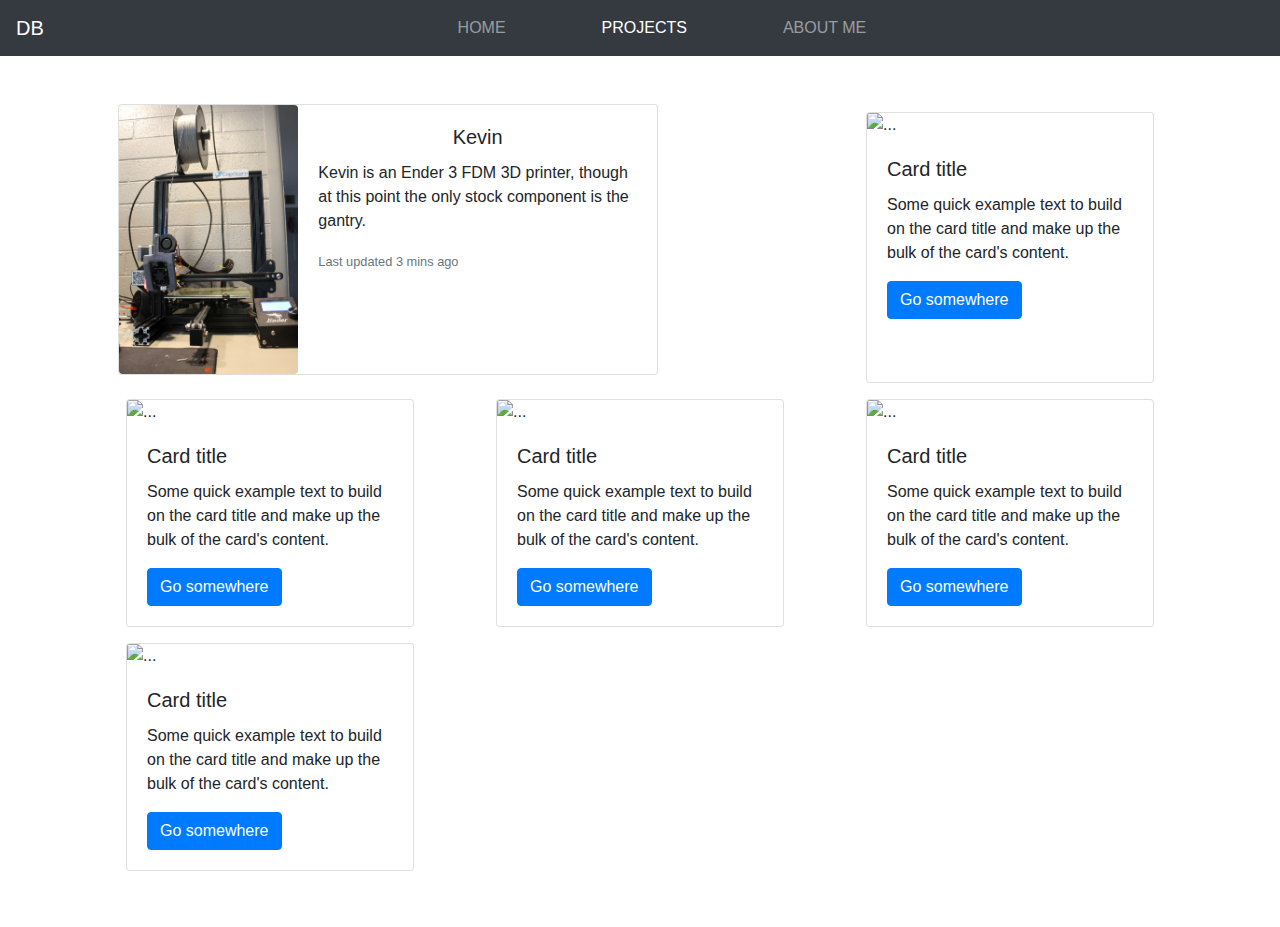
==== projects.html @ a1252700 "added skeleton framwork code and some functionality" ====
<!DOCTYPE html>
<html lang="en">
<head>
    <meta charset="UTF-8">
    <meta name="viewport" content="width=device-width, initial-scale=1.0">
    <meta http-equiv="X-UA-Compatible" content="ie=edge">
    <title>Document</title>
    <link rel="stylesheet" href="https://stackpath.bootstrapcdn.com/bootstrap/4.4.1/css/bootstrap.min.css" integrity="sha384-Vkoo8x4CGsO3+Hhxv8T/Q5PaXtkKtu6ug5TOeNV6gBiFeWPGFN9MuhOf23Q9Ifjh" crossorigin="anonymous">
    <link rel="stylesheet" href="style.css">
</head>
<body>
    <nav class="navbar navbar-expand-lg navbar-dark bg-dark d-flex justify-content-between">
        <a class="navbar-brand" href="#">DB</a>
        <button class="navbar-toggler" type="button" data-toggle="collapse" data-target="#navbarSupportedContent" aria-controls="navbarSupportedContent" aria-expanded="false" aria-label="Toggle navigation">
          <span class="navbar-toggler-icon"></span>
        </button>
      
        <div class="collapse navbar-collapse d-flex justify-content-center" id="navbarSupportedContent">
          <ul class="navbar-nav px-2">
            <li class="nav-item">
              <a class="nav-link px-5" href="./index.html">HOME <span class="sr-only">(current)</span></a>
            </li>
            <li class="nav-item active">
              <a class="nav-link px-5" href="./projects.html">PROJECTS</a>
            </li>
            <li class="nav-item">
                <a class="nav-link px-5" href="./aboutme.html">ABOUT ME</a>
              </li>
              
        </div>
      </nav>
      
      <div class='container d-flex justify-content-between align-self-center p-5 d-flex flex-wrap'>
        <div class="card mb-3" style="max-width: 540px;">
            <div class="row no-gutters">
              <div class="col-md-4">
                <img src="assets/img/kevin3.jpg" class="card-img rounded" alt="...">
              </div>
              <div class="col-md-8">
                <div class="card-body">
                  <h5 class="card-title d-flex justify-content-center">Kevin</h5>
                  <p class="card-text">Kevin is an Ender 3 FDM 3D printer, though at this point the only stock component is the gantry.</p>
                  <p class="card-text"><small class="text-muted">Last updated 3 mins ago</small></p>
                </div>
              </div>
            </div>
          </div>
      <div class="card m-2" style="width: 18rem;">
        <img src="..." class="card-img-top" alt="...">
        <div class="card-body">
          <h5 class="card-title">Card title</h5>
          <p class="card-text">Some quick example text to build on the card title and make up the bulk of the card's content.</p>
          <a href="#" class="btn btn-primary">Go somewhere</a>
        </div>
      </div>
      <div class="card m-2" style="width: 18rem;">
        <img src="..." class="card-img-top" alt="...">
        <div class="card-body">
          <h5 class="card-title">Card title</h5>
          <p class="card-text">Some quick example text to build on the card title and make up the bulk of the card's content.</p>
          <a href="#" class="btn btn-primary">Go somewhere</a>
        </div>
      </div>
      <div class="card m-2" style="width: 18rem;">
        <img src="..." class="card-img-top" alt="...">
        <div class="card-body">
          <h5 class="card-title">Card title</h5>
          <p class="card-text">Some quick example text to build on the card title and make up the bulk of the card's content.</p>
          <a href="#" class="btn btn-primary">Go somewhere</a>
        </div>
      </div>
      <div class="card m-2" style="width: 18rem;">
        <img src="..." class="card-img-top" alt="...">
        <div class="card-body">
          <h5 class="card-title">Card title</h5>
          <p class="card-text">Some quick example text to build on the card title and make up the bulk of the card's content.</p>
          <a href="#" class="btn btn-primary">Go somewhere</a>
        </div>
      </div>
      <div class="card m-2" style="width: 18rem;">
        <img src="..." class="card-img-top" alt="...">
        <div class="card-body">
          <h5 class="card-title">Card title</h5>
          <p class="card-text">Some quick example text to build on the card title and make up the bulk of the card's content.</p>
          <a href="#" class="btn btn-primary">Go somewhere</a>
        </div>
      </div>
    </div>
<script src="https://code.jquery.com/jquery-3.4.1.slim.min.js" integrity="sha384-J6qa4849blE2+poT4WnyKhv5vZF5SrPo0iEjwBvKU7imGFAV0wwj1yYfoRSJoZ+n" crossorigin="anonymous"></script>
<script src="https://cdn.jsdelivr.net/npm/popper.js@1.16.0/dist/umd/popper.min.js" integrity="sha384-Q6E9RHvbIyZFJoft+2mJbHaEWldlvI9IOYy5n3zV9zzTtmI3UksdQRVvoxMfooAo" crossorigin="anonymous"></script>
<script src="https://stackpath.bootstrapcdn.com/bootstrap/4.4.1/js/bootstrap.min.js" integrity="sha384-wfSDF2E50Y2D1uUdj0O3uMBJnjuUD4Ih7YwaYd1iqfktj0Uod8GCExl3Og8ifwB6" crossorigin="anonymous"></script>
</body>
</html>
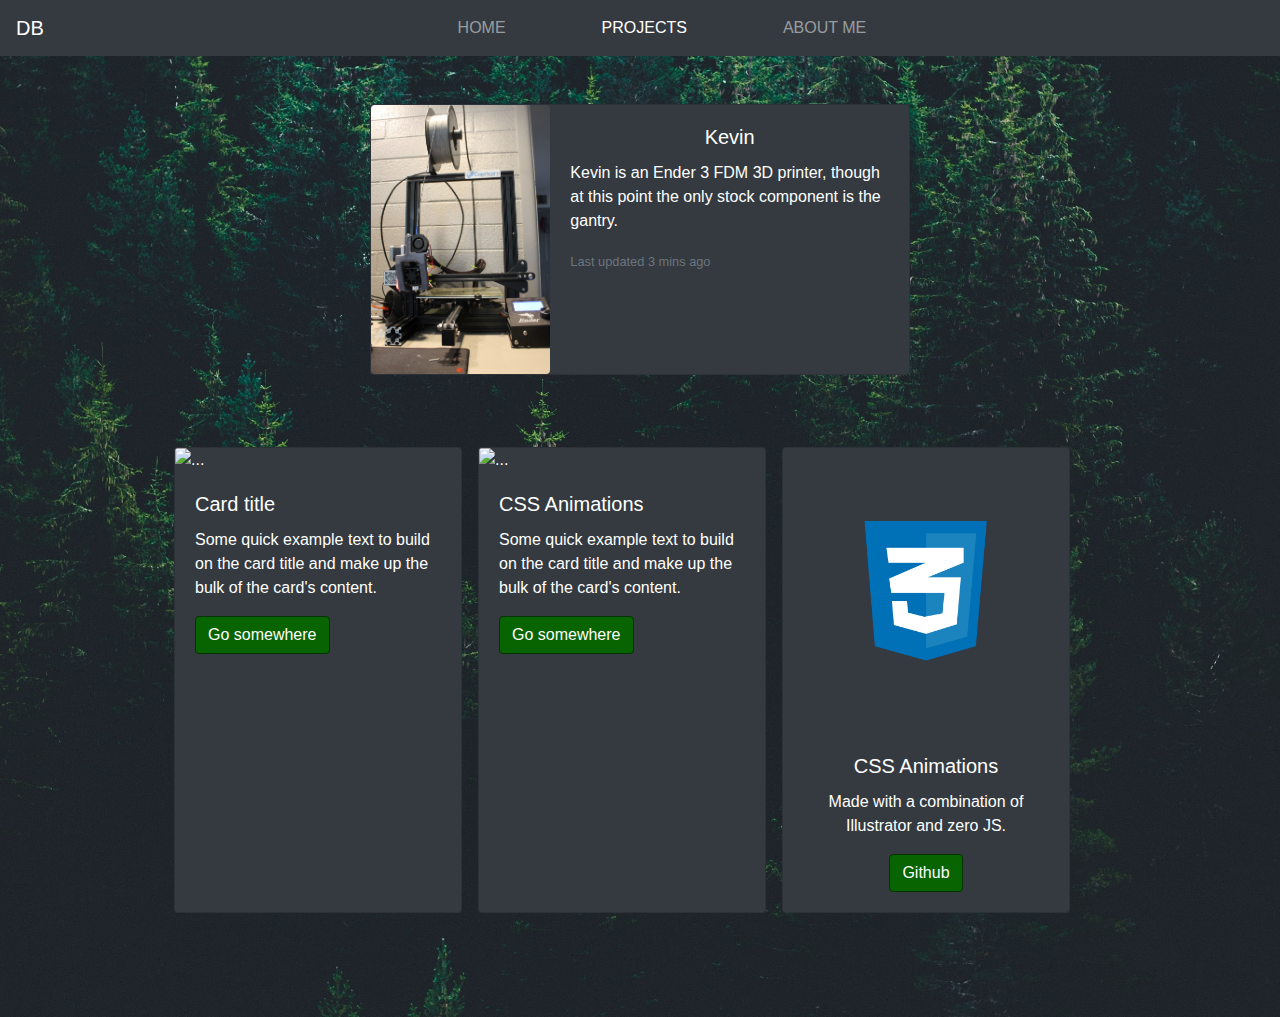
==== commit f6320b88: "glorious Kevin" ====
--- a/projects.html
+++ b/projects.html
@@ -1,93 +1,94 @@
 <!DOCTYPE html>
 <html lang="en">
+
 <head>
-    <meta charset="UTF-8">
-    <meta name="viewport" content="width=device-width, initial-scale=1.0">
-    <meta http-equiv="X-UA-Compatible" content="ie=edge">
-    <title>Document</title>
-    <link rel="stylesheet" href="https://stackpath.bootstrapcdn.com/bootstrap/4.4.1/css/bootstrap.min.css" integrity="sha384-Vkoo8x4CGsO3+Hhxv8T/Q5PaXtkKtu6ug5TOeNV6gBiFeWPGFN9MuhOf23Q9Ifjh" crossorigin="anonymous">
-    <link rel="stylesheet" href="style.css">
+  <meta charset="UTF-8">
+  <meta name="viewport" content="width=device-width, initial-scale=1.0">
+  <meta http-equiv="X-UA-Compatible" content="ie=edge">
+  <title>Document</title>
+  <link rel="stylesheet" href="https://stackpath.bootstrapcdn.com/bootstrap/4.4.1/css/bootstrap.min.css"
+    integrity="sha384-Vkoo8x4CGsO3+Hhxv8T/Q5PaXtkKtu6ug5TOeNV6gBiFeWPGFN9MuhOf23Q9Ifjh" crossorigin="anonymous">
+  <link rel="stylesheet" href="style.css">
 </head>
+
 <body>
-    <nav class="navbar navbar-expand-lg navbar-dark bg-dark d-flex justify-content-between">
-        <a class="navbar-brand" href="#">DB</a>
-        <button class="navbar-toggler" type="button" data-toggle="collapse" data-target="#navbarSupportedContent" aria-controls="navbarSupportedContent" aria-expanded="false" aria-label="Toggle navigation">
-          <span class="navbar-toggler-icon"></span>
-        </button>
-      
-        <div class="collapse navbar-collapse d-flex justify-content-center" id="navbarSupportedContent">
-          <ul class="navbar-nav px-2">
-            <li class="nav-item">
-              <a class="nav-link px-5" href="./index.html">HOME <span class="sr-only">(current)</span></a>
-            </li>
-            <li class="nav-item active">
-              <a class="nav-link px-5" href="./projects.html">PROJECTS</a>
-            </li>
-            <li class="nav-item">
-                <a class="nav-link px-5" href="./aboutme.html">ABOUT ME</a>
-              </li>
-              
+  <nav class="navbar navbar-expand-lg navbar-dark bg-dark d-flex justify-content-between">
+    <a class="navbar-brand" href="#">DB</a>
+    <button class="navbar-toggler" type="button" data-toggle="collapse" data-target="#navbarSupportedContent"
+      aria-controls="navbarSupportedContent" aria-expanded="false" aria-label="Toggle navigation">
+      <span class="navbar-toggler-icon"></span>
+    </button>
+
+    <div class="collapse navbar-collapse d-flex justify-content-center" id="navbarSupportedContent">
+      <ul class="navbar-nav px-2">
+        <li class="nav-item">
+          <a class="nav-link px-5" href="./index.html">HOME <span class="sr-only">(current)</span></a>
+        </li>
+        <li class="nav-item active">
+          <a class="nav-link px-5" href="./projects.html">PROJECTS</a>
+        </li>
+        <li class="nav-item">
+          <a class="nav-link px-5" href="./aboutme.html">ABOUT ME</a>
+        </li>
+
+    </div>
+  </nav>
+<div class='bg'>
+  <div class='container d-flex justify-content-center align-self-center p-5 d-flex flex-wrap'>
+    <div class="card mb-3 bg-dark text-white" style="max-width: 540px;">
+      <div class="row no-gutters">
+        <div class="col-md-4">
+          <img src="assets/img/kevin3.jpg" class="card-img rounded" alt="...">
         </div>
-      </nav>
-      
-      <div class='container d-flex justify-content-between align-self-center p-5 d-flex flex-wrap'>
-        <div class="card mb-3" style="max-width: 540px;">
-            <div class="row no-gutters">
-              <div class="col-md-4">
-                <img src="assets/img/kevin3.jpg" class="card-img rounded" alt="...">
-              </div>
-              <div class="col-md-8">
-                <div class="card-body">
-                  <h5 class="card-title d-flex justify-content-center">Kevin</h5>
-                  <p class="card-text">Kevin is an Ender 3 FDM 3D printer, though at this point the only stock component is the gantry.</p>
-                  <p class="card-text"><small class="text-muted">Last updated 3 mins ago</small></p>
-                </div>
-              </div>
-            </div>
+        <div class="col-md-8">
+          <div class="card-body">
+            <h5 class="card-title d-flex justify-content-center">Kevin</h5>
+            <p class="card-text">Kevin is an Ender 3 FDM 3D printer, though at this point the only stock component is
+              the gantry.</p>
+            <p class="card-text"><small class="text-muted">Last updated 3 mins ago</small></p>
           </div>
-      <div class="card m-2" style="width: 18rem;">
-        <img src="..." class="card-img-top" alt="...">
-        <div class="card-body">
-          <h5 class="card-title">Card title</h5>
-          <p class="card-text">Some quick example text to build on the card title and make up the bulk of the card's content.</p>
-          <a href="#" class="btn btn-primary">Go somewhere</a>
-        </div>
-      </div>
-      <div class="card m-2" style="width: 18rem;">
-        <img src="..." class="card-img-top" alt="...">
-        <div class="card-body">
-          <h5 class="card-title">Card title</h5>
-          <p class="card-text">Some quick example text to build on the card title and make up the bulk of the card's content.</p>
-          <a href="#" class="btn btn-primary">Go somewhere</a>
-        </div>
-      </div>
-      <div class="card m-2" style="width: 18rem;">
-        <img src="..." class="card-img-top" alt="...">
-        <div class="card-body">
-          <h5 class="card-title">Card title</h5>
-          <p class="card-text">Some quick example text to build on the card title and make up the bulk of the card's content.</p>
-          <a href="#" class="btn btn-primary">Go somewhere</a>
-        </div>
-      </div>
-      <div class="card m-2" style="width: 18rem;">
-        <img src="..." class="card-img-top" alt="...">
-        <div class="card-body">
-          <h5 class="card-title">Card title</h5>
-          <p class="card-text">Some quick example text to build on the card title and make up the bulk of the card's content.</p>
-          <a href="#" class="btn btn-primary">Go somewhere</a>
-        </div>
-      </div>
-      <div class="card m-2" style="width: 18rem;">
-        <img src="..." class="card-img-top" alt="...">
-        <div class="card-body">
-          <h5 class="card-title">Card title</h5>
-          <p class="card-text">Some quick example text to build on the card title and make up the bulk of the card's content.</p>
-          <a href="#" class="btn btn-primary">Go somewhere</a>
         </div>
       </div>
     </div>
-<script src="https://code.jquery.com/jquery-3.4.1.slim.min.js" integrity="sha384-J6qa4849blE2+poT4WnyKhv5vZF5SrPo0iEjwBvKU7imGFAV0wwj1yYfoRSJoZ+n" crossorigin="anonymous"></script>
-<script src="https://cdn.jsdelivr.net/npm/popper.js@1.16.0/dist/umd/popper.min.js" integrity="sha384-Q6E9RHvbIyZFJoft+2mJbHaEWldlvI9IOYy5n3zV9zzTtmI3UksdQRVvoxMfooAo" crossorigin="anonymous"></script>
-<script src="https://stackpath.bootstrapcdn.com/bootstrap/4.4.1/js/bootstrap.min.js" integrity="sha384-wfSDF2E50Y2D1uUdj0O3uMBJnjuUD4Ih7YwaYd1iqfktj0Uod8GCExl3Og8ifwB6" crossorigin="anonymous"></script>
+      <div class='container d-flex justify-content-right align-self-center p-5 d-flex flex-wrap'>
+        <div class="card m-2 bg-dark text-white" style="width: 18rem;">
+          <img src="..." class="card-img-top" alt="...">
+          <div class="card-body">
+            <h5 class="card-title">Card title</h5>
+            <p class="card-text">Some quick example text to build on the card title and make up the bulk of the card's
+              content.</p>
+            <a href="#" class="btn btn-primary">Go somewhere</a>
+          </div>
+        </div>
+        <div class="card m-2 bg-dark text-white" style="width: 18rem;">
+          <img src="..." class="card-img-top" alt="...">
+          <div class="card-body">
+            <h5 class="card-title">CSS Animations</h5>
+            <p class="card-text">Some quick example text to build on the card title and make up the bulk of the card's
+              content.</p>
+            <a href="#" class="btn btn-primary">Go somewhere</a>
+          </div>
+        </div>
+        <div class="card m-2 justify-content-center bg-dark text-white" style="width: 18rem;">
+          <img src="assets/img/css.png" class="card-img-top" alt="...">
+          <div class="card-body d-flex justify-content-center flex-wrap flex-direction: column">
+            <h5 class="card-title">CSS Animations</h5>
+            <p class="card-text text-center"> Made with a combination of Illustrator and zero JS.</p>
+            <a href="https://daneburns.github.io/playing_with_css_animations/" class="btn btn-primary align-self-center">Github</a>
+          </div>
+        </div>
+      </div>
+    </div>
+    <script src="https://code.jquery.com/jquery-3.4.1.slim.min.js"
+      integrity="sha384-J6qa4849blE2+poT4WnyKhv5vZF5SrPo0iEjwBvKU7imGFAV0wwj1yYfoRSJoZ+n"
+      crossorigin="anonymous"></script>
+    <script src="https://cdn.jsdelivr.net/npm/popper.js@1.16.0/dist/umd/popper.min.js"
+      integrity="sha384-Q6E9RHvbIyZFJoft+2mJbHaEWldlvI9IOYy5n3zV9zzTtmI3UksdQRVvoxMfooAo"
+      crossorigin="anonymous"></script>
+    <script src="https://stackpath.bootstrapcdn.com/bootstrap/4.4.1/js/bootstrap.min.js"
+      integrity="sha384-wfSDF2E50Y2D1uUdj0O3uMBJnjuUD4Ih7YwaYd1iqfktj0Uod8GCExl3Og8ifwB6"
+      crossorigin="anonymous"></script>
+  </div>
 </body>
+
 </html>--- a/style.css
+++ b/style.css
@@ -0,0 +1,23 @@
+
+.bg {
+  /* The image used */
+  background-image: url("assets/img/forest2.jpg");
+
+  /* Full height */
+  height: 100%;
+
+  /* Center and scale the image nicely */
+  background-position: center;
+  background-repeat: no-repeat;
+  background-size: cover;
+}
+
+.btn-primary {
+  background-color:#086400;
+  border-color: #053201;
+}
+
+.btn-primary:hover {
+  background-color: #053201;
+  border-color: #053201;
+}